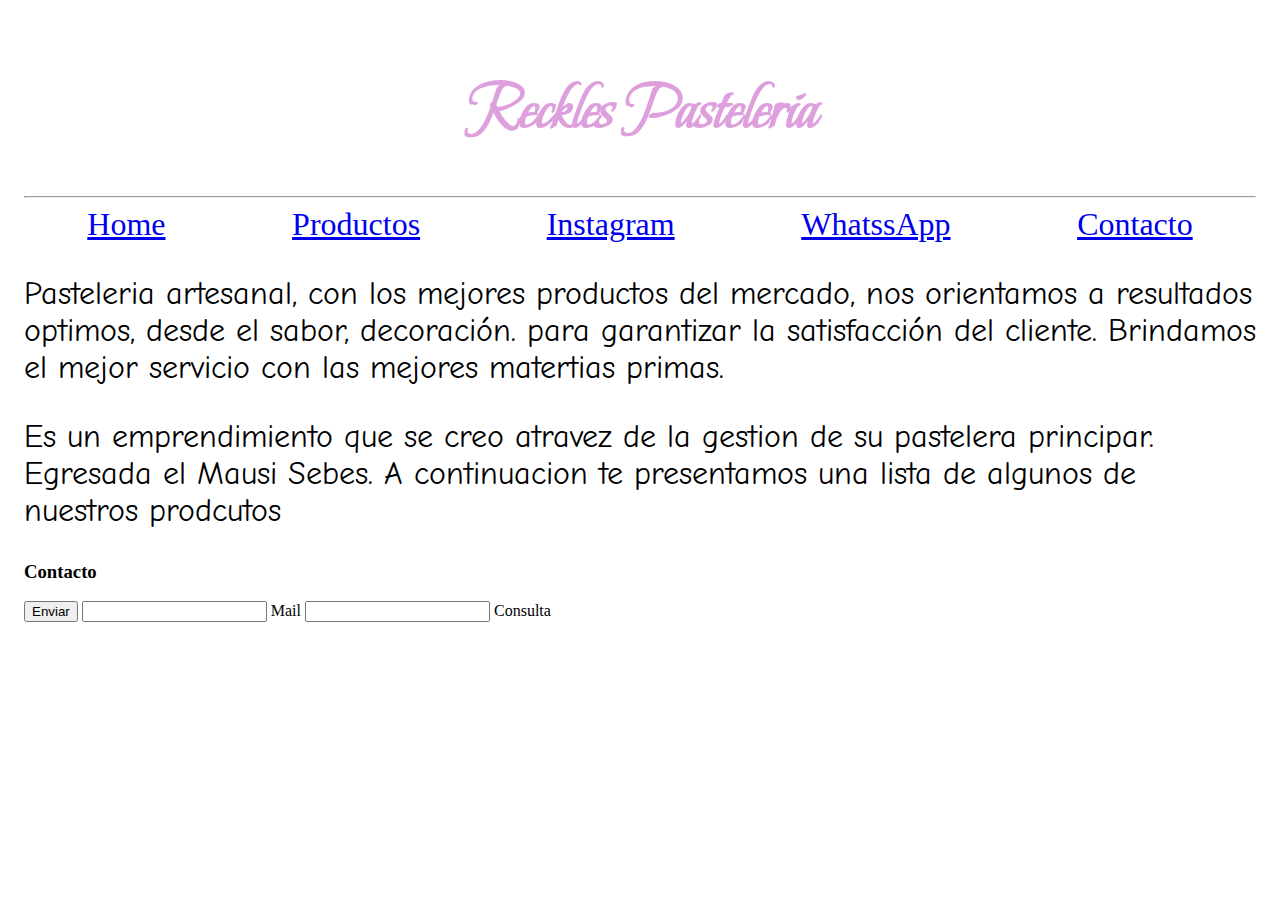
==== index.html @ 36990cfa "initial commit" ====
<!DOCTYPE html>
<html lang="en">
<head>
    <meta charset="UTF-8">
    <meta http-equiv="X-UA-Compatible" content="IE=edge">
    <meta name="viewport" content="width=device-width, initial-scale=1.0">

    <link rel="stylesheet" href="main.css">
    <link rel="preconnect" href="https://fonts.googleapis.com">
<link rel="preconnect" href="https://fonts.gstatic.com" crossorigin>
<link href="https://fonts.googleapis.com/css2?family=Beau+Rivage&display=swap" rel="stylesheet">
<link rel="preconnect" href="https://fonts.googleapis.com">
<link rel="preconnect" href="https://fonts.gstatic.com" crossorigin>
<link href="https://fonts.googleapis.com/css2?family=Beau+Rivage&family=Comic+Neue&display=swap" rel="stylesheet">

    <title>Reckless</title>
</head>

<body> 

   
       
   
 </style>
 
 </body>
      </head>
     <div> 
     
     <h1 id="myHeader">Reckles Pasteleria</h1>
      
    

    <div>
    <hr>
<div>
    <div class="contenedor">
        
    <a href="index.html">Home</a>

        
    <a href="file:///Users/diegocortes/Documents/desafio-coder/reckles-01/productos.html">Productos</a>



    <a href="https://www.instagram.com/recklesspasteleria/" target="_blank">Instagram</a>



    <a href="https://api.whatsapp.com/send/?phone=5491165848898&text&app_absent=0" target="_blank">WhatssApp</a>


    <a href="#home-form">Contacto</a>

</div>


     <p>Pasteleria artesanal, con los mejores productos del mercado, nos orientamos a resultados optimos, desde el sabor, decoración. para garantizar la satisfacción del cliente.
        Brindamos el mejor servicio con las mejores matertias primas. </p>

        <div>
            <p>Es un emprendimiento que se creo atravez de la gestion de su pastelera principar. Egresada el Mausi Sebes. A continuacion te presentamos una lista de algunos de nuestros prodcutos</p>

        </div>

    


        </table>

        <h3 id="home-from">Contacto</h3>

       <form>
            <input type="Submit" value="Enviar">
            <input type="Reser" value=> Mail
            <input type="Reser" value=> Consulta

       </form>

<div>




    
</body>


</html>
---- main.css ----
h1{color:plum}
h1{text-align: center;}
h1{font-size: 2rem;}
h1{font-weight: 900;}
h1{font-family: 'Beau Rivage', cursive;}
body {background-image: url(https://www.instagram.com/p/CcOOf-DPySe/);}
body{background-size: contain;}
body{background-repeat: no-repeat;}
body{background-position: center;}
p {font-family: 'Comic Neue', cursive;}

body {
  display: flex;
  height: 600px;
  flex-direction: column;
  padding: 1rem;

}

#main{
  display: flex;
  flex: 1;}
  article, nav, aside{
    background-color: pink;
  }


a{font-size: 2rem; /* 20px */}
a{text-align: justify;}

html{ /* etiequeta raiz */
    
    font-size: 62,5%;
}

p {
    font-size: 2rem; /* 20px */
}

h1 {
    font-size: 4rem; /* 40px */
}

li{
    font-size: 2rem; /* 25px */
}
p1{
    front-size: 2rem; /* 25px */
}
table {
    font-family: arial, sans-serif;
    border-collapse: collapse;
    width: 100%;
  }
  
  td, th {
    border: 1px solid #dddddd;
    text-align: left;
    padding: 8px;
  }
  
  tr:nth-child(even) {
    background-color: #dddddd;
  }

  <style>
.city {
  background-color: violet;
  color: violet;
  border: 2px solid violet;
  margin: 20px;
  padding: 20px;
}
.contenedor{
background-color: white;
/* clases de flox box */
display: flex;
flex-direction: row;
/* flex-wrap: wrap; */
/* flex-flow: row wrap-reverse */

justify-content: center;
justify-content: space-around;
}

.contenedor1{
  background-color: white;
/* clases de flox box */
display: flex;
flex-direction: row;
/* flex-wrap: wrap; */
/* flex-flow: row wrap-reverse */

justify-content: center;
justify-content: space-around;


}

.contenedor2{
 
/* flex-wrap: wrap; */
/* flex-flow: row wrap-reverse */

justify-content: center;
justify-content: space-around;

}


@media screen and (min-width: 768px) {
  
}
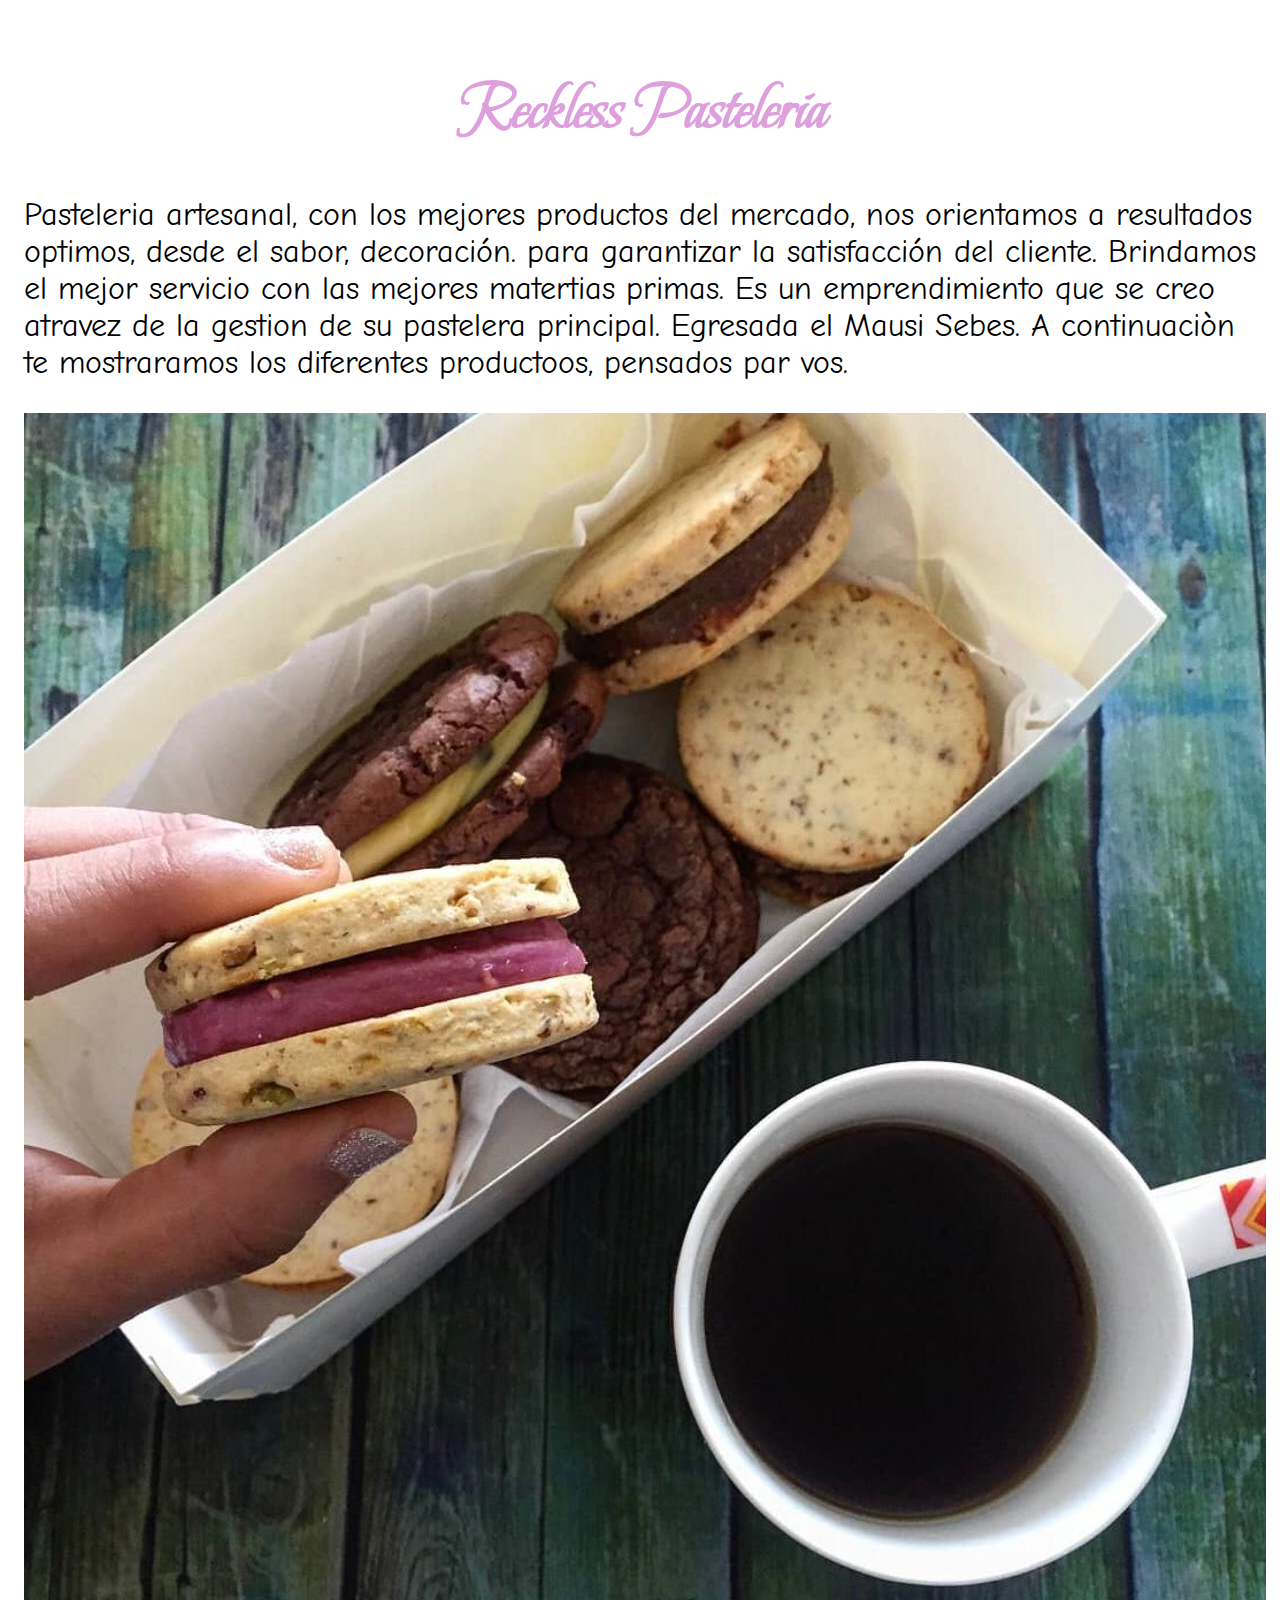
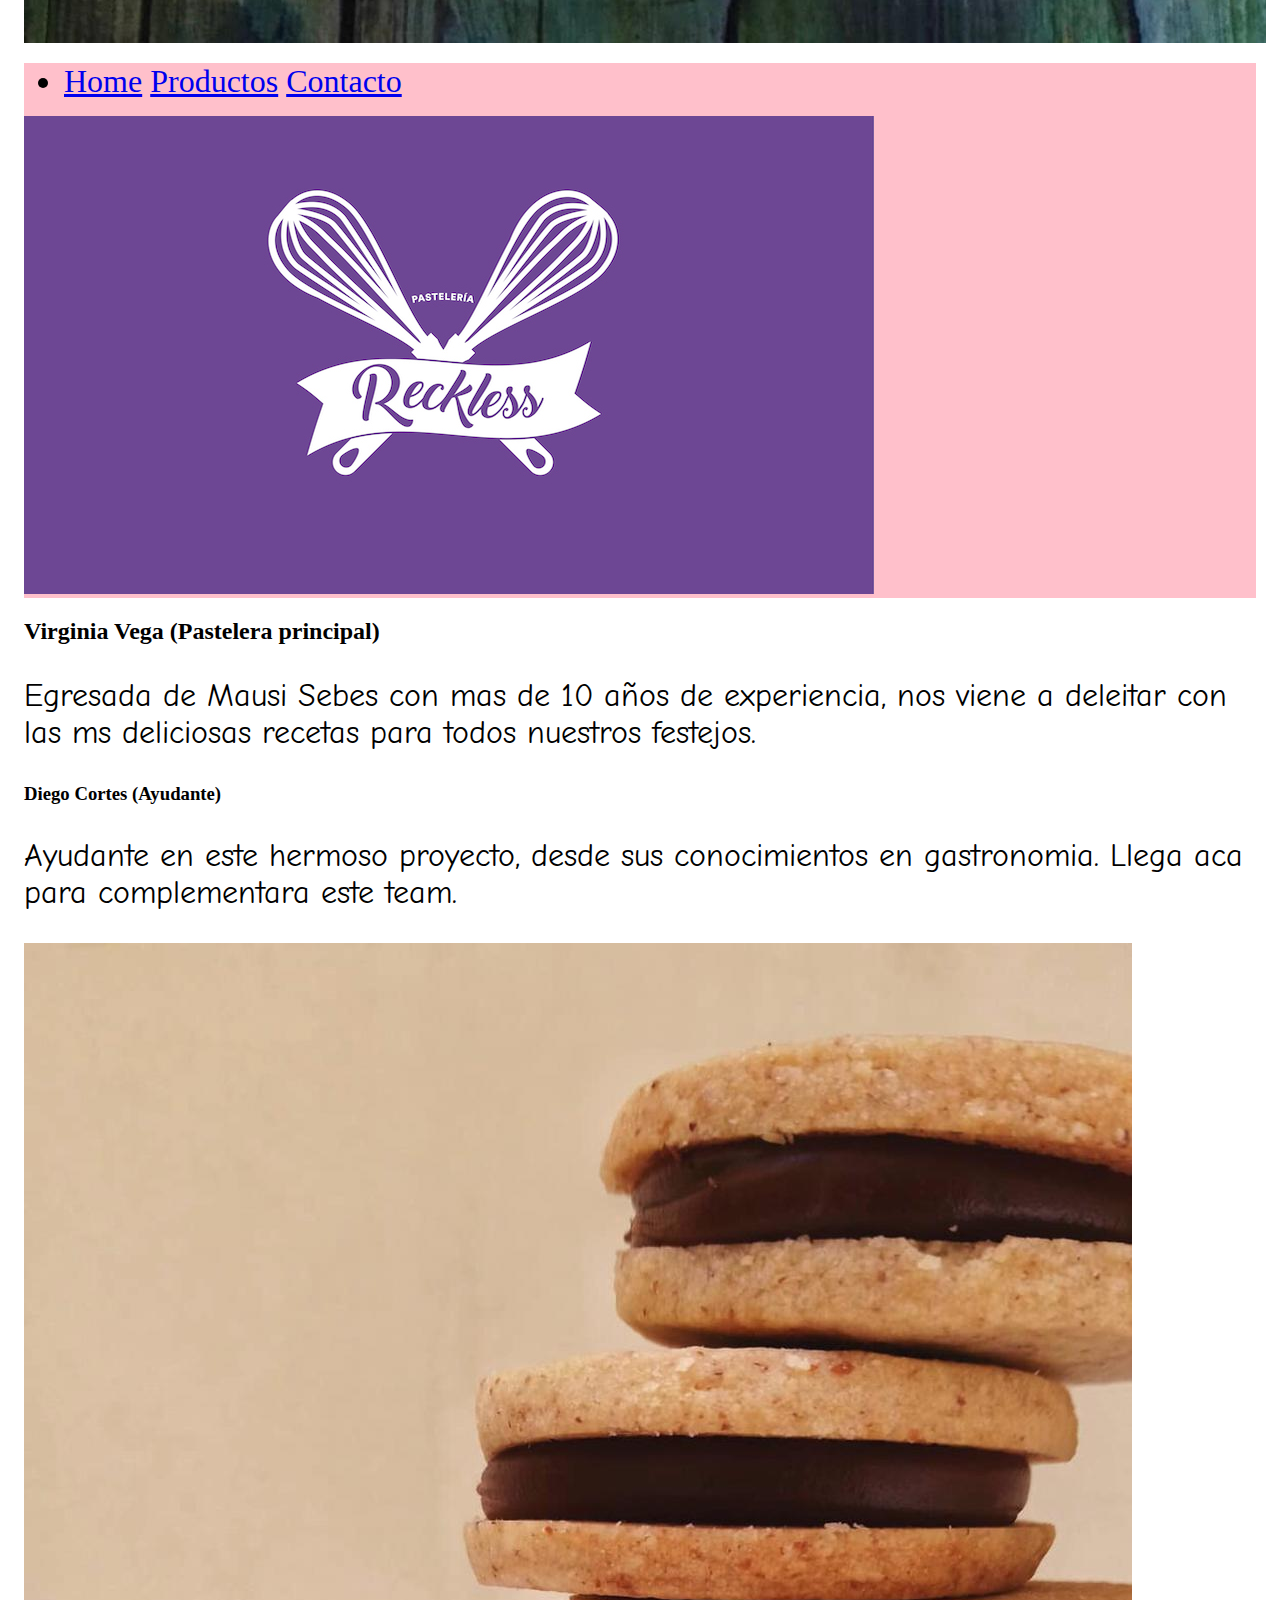
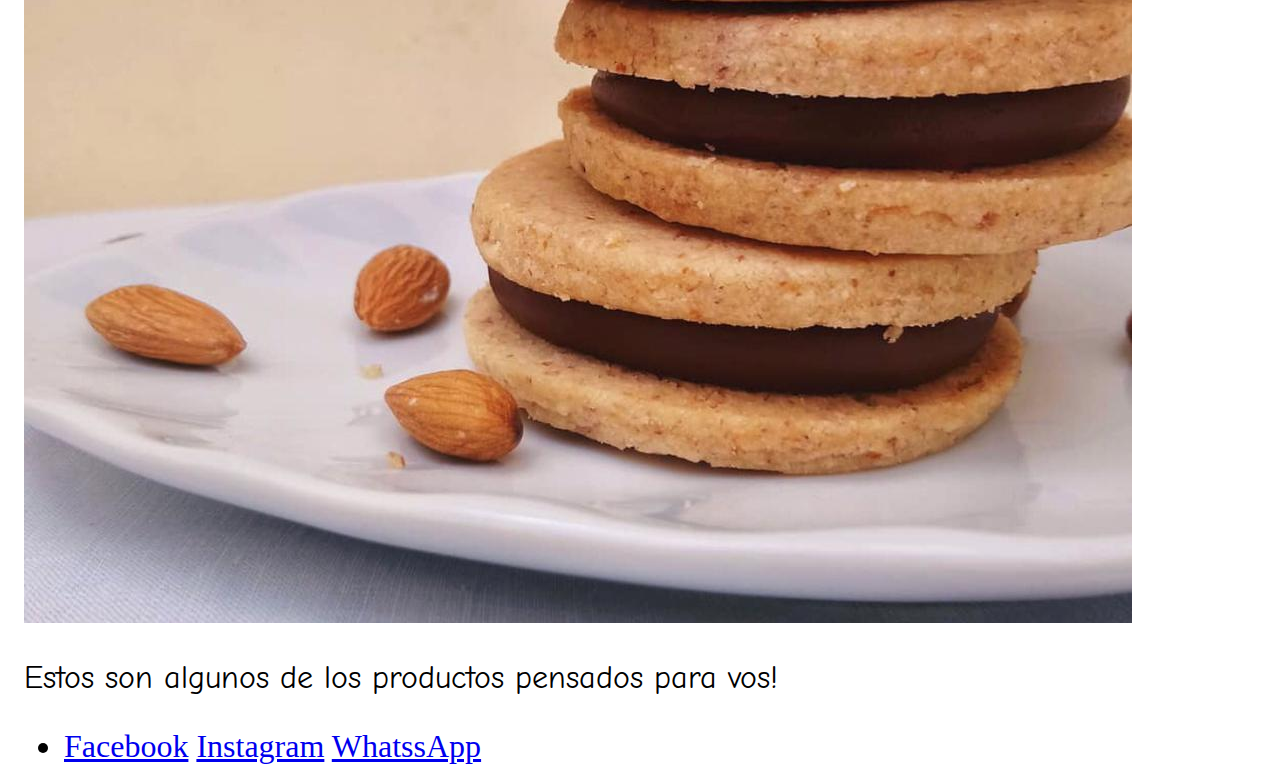
==== commit d13efcbc: "segundas modificaciones" ====
--- a/index.html
+++ b/index.html
@@ -13,74 +13,97 @@
 <link rel="preconnect" href="https://fonts.gstatic.com" crossorigin>
 <link href="https://fonts.googleapis.com/css2?family=Beau+Rivage&family=Comic+Neue&display=swap" rel="stylesheet">
 
-    <title>Reckless</title>
+    <title>Reckless Pasteleria</title>
 </head>
-
 <body> 
 
-   
-       
-   
- </style>
- 
- </body>
-      </head>
-     <div> 
-     
-     <h1 id="myHeader">Reckles Pasteleria</h1>
-      
-    
+    <!-- Comienzo Sitio -->
+    <div class="main-wraper">
+        <header>
+            <div>
+                <h1>Reckless Pasteleria</h1>
+                
+                <p>Pasteleria artesanal, con los mejores productos del mercado, nos orientamos a resultados optimos, desde el sabor, decoración. para garantizar la satisfacción del cliente. Brindamos el mejor servicio con las mejores matertias primas.
 
-    <div>
-    <hr>
-<div>
-    <div class="contenedor">
-        
-    <a href="index.html">Home</a>
+                    Es un emprendimiento que se creo atravez de la gestion de su pastelera principal. Egresada el Mausi Sebes. A continuaciòn te mostraramos los diferentes productoos, pensados par vos.</p>
+            </div>
+
+            <img src="public/alfajorescafe.jpeg" alt="">
+        </header>
+
+        <!-- Comienzo navegacion principal--> 
+        <nav>
+            <ul>
+                <li>
+
+                    <a href="index.html">Home</a>
 
         
     <a href="file:///Users/diegocortes/Documents/desafio-coder/reckles-01/productos.html">Productos</a>
 
 
 
-    <a href="https://www.instagram.com/recklesspasteleria/" target="_blank">Instagram</a>
+    <a href="#home-form">Contacto</a>
+
+
+                </li>
+
+
+            </ul>
+            <img src="public/logofinal.jpg" alt="">
+
+        </nav>
+
+        <!-- Comienzo main-->
+
+        <main>
+            <section class="Intro"> 
+                <h2>Virginia Vega (Pastelera principal)</h2>
+
+                <p>Egresada de Mausi Sebes con mas de 10 años de experiencia, nos viene a deleitar con las ms deliciosas recetas para todos nuestros festejos. </p>
+             </section>
+
+             <section class="Presentacion">
+                 <div>
+                     <h3>Diego Cortes (Ayudante)</h3>
+                     <p>Ayudante en este hermoso proyecto, desde sus conocimientos en gastronomia. Llega aca para complementara este team.</p>
+                 </div>
+
+                 
+             </section>
+
+             <section class="demostracion">
+                <div>
+                    <img src="public/almendras.jpeg" alt="">
+                    <p>Estos son algunos de los productos pensados para vos!</p>
+                </div>
+
+             </section>
+        </main>
+
+        <footer>
+            <ul>
+                <li>
+                    <a href="https://es-la.facebook.com/RecklessPasteleria/"target="_blank">Facebook</a>
+
+                    <a href="https://www.instagram.com/recklesspasteleria/" target="_blank">Instagram</a>
 
 
 
-    <a href="https://api.whatsapp.com/send/?phone=5491165848898&text&app_absent=0" target="_blank">WhatssApp</a>
-
-
-    <a href="#home-form">Contacto</a>
-
-</div>
-
-
-     <p>Pasteleria artesanal, con los mejores productos del mercado, nos orientamos a resultados optimos, desde el sabor, decoración. para garantizar la satisfacción del cliente.
-        Brindamos el mejor servicio con las mejores matertias primas. </p>
-
-        <div>
-            <p>Es un emprendimiento que se creo atravez de la gestion de su pastelera principar. Egresada el Mausi Sebes. A continuacion te presentamos una lista de algunos de nuestros prodcutos</p>
-
-        </div>
-
-    
-
-
-        </table>
-
-        <h3 id="home-from">Contacto</h3>
-
-       <form>
-            <input type="Submit" value="Enviar">
-            <input type="Reser" value=> Mail
-            <input type="Reser" value=> Consulta
-
-       </form>
-
-<div>
+                    <a href="https://api.whatsapp.com/send/?phone=5491165848898&text&app_absent=0" target="_blank">WhatssApp</a>
+                </li>
+            </ul>
+        </footer>
 
 
 
+
+
+
+    </div>
+
+
+   
 
     
 </body>
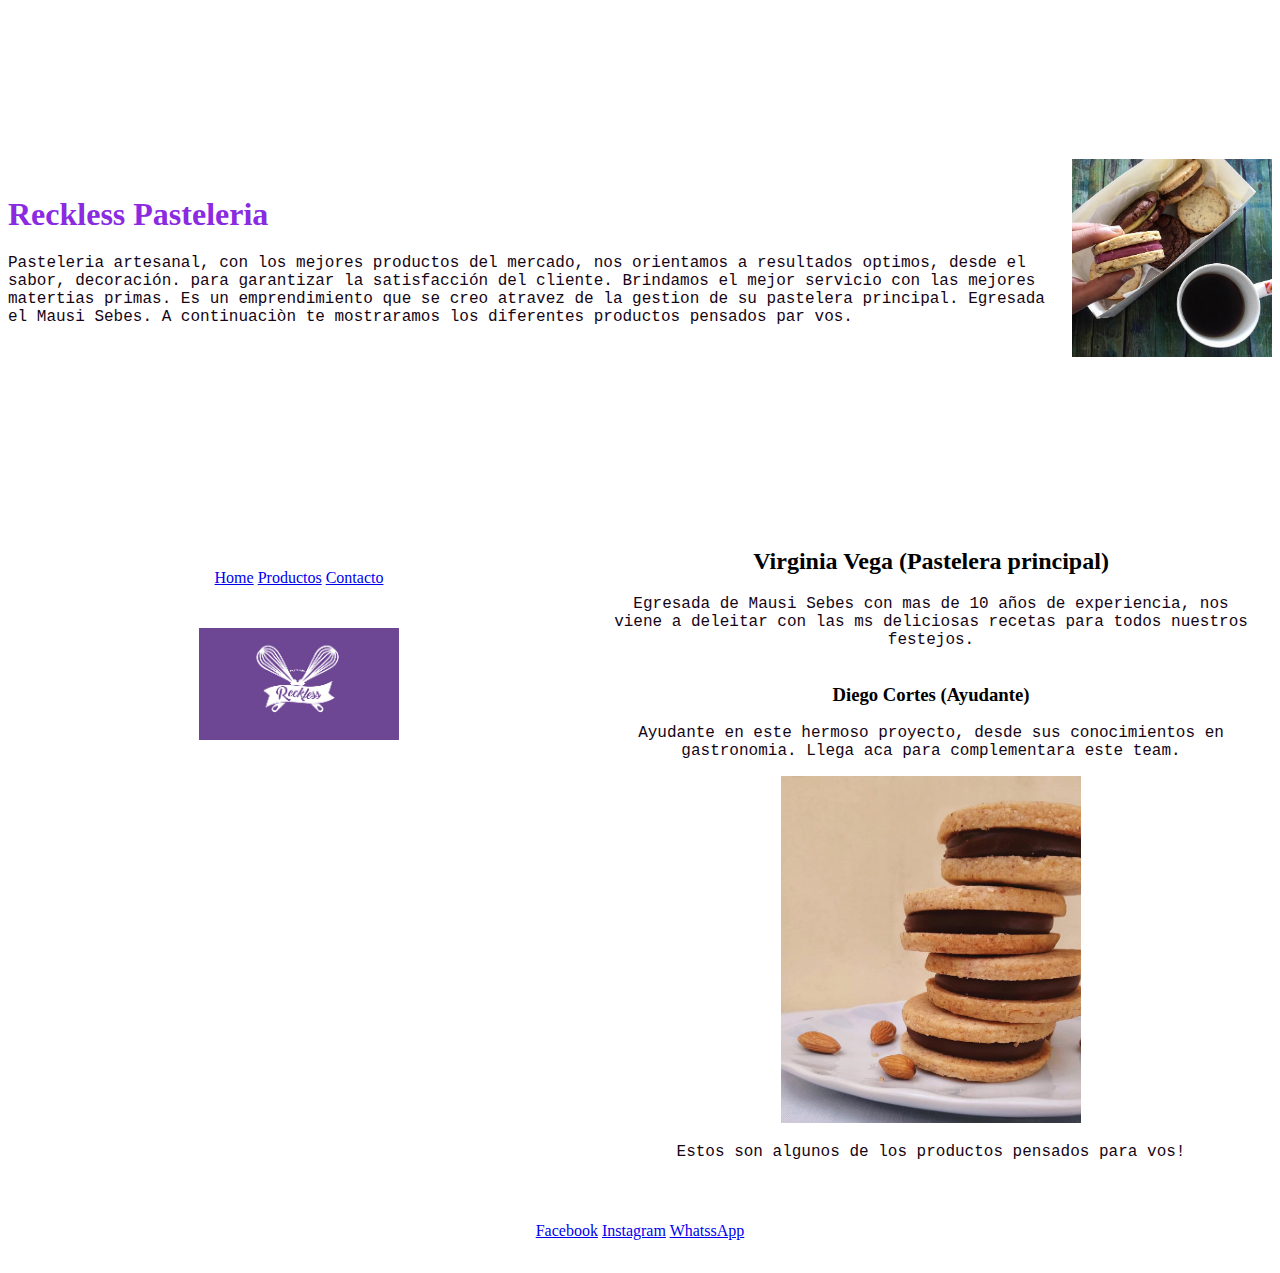
==== commit 785b70d3: "midificaciones en main" ====
--- a/index.html
+++ b/index.html
@@ -25,7 +25,7 @@
                 
                 <p>Pasteleria artesanal, con los mejores productos del mercado, nos orientamos a resultados optimos, desde el sabor, decoración. para garantizar la satisfacción del cliente. Brindamos el mejor servicio con las mejores matertias primas.
 
-                    Es un emprendimiento que se creo atravez de la gestion de su pastelera principal. Egresada el Mausi Sebes. A continuaciòn te mostraramos los diferentes productoos, pensados par vos.</p>
+                    Es un emprendimiento que se creo atravez de la gestion de su pastelera principal. Egresada el Mausi Sebes. A continuaciòn te mostraramos los diferentes productos pensados par vos.</p>
             </div>
 
             <img src="public/alfajorescafe.jpeg" alt="">
@@ -39,7 +39,7 @@
                     <a href="index.html">Home</a>
 
         
-    <a href="file:///Users/diegocortes/Documents/desafio-coder/reckles-01/productos.html">Productos</a>
+    <a href="file:///Users/diegocortes/Documents/coderhouse/github/reckless/productos.html">Productos</a>
 
 
 
--- a/main.css
+++ b/main.css
@@ -1,113 +1,111 @@
-h1{color:plum}
-h1{text-align: center;}
-h1{font-size: 2rem;}
-h1{font-weight: 900;}
-h1{font-family: 'Beau Rivage', cursive;}
-body {background-image: url(https://www.instagram.com/p/CcOOf-DPySe/);}
-body{background-size: contain;}
-body{background-repeat: no-repeat;}
-body{background-position: center;}
-p {font-family: 'Comic Neue', cursive;}
+.main-wraper{
+  background-image: url(https://previews.123rf.com/images/1stchoice/1stchoice1904/1stchoice190400009/123656409-fondo-acuarela-rosa-claro-con-textura-suave.jpg?fj=1);
+  ;
+  background-size: cover;
+  background-repeat: no-repeat;
+  background-position: center center;
+  
+  
+  
+  /* estilos de grilla*/
+  display: grid;
+  grid-template-areas:
+  "header header"
+  "nav main"
+  "footer footer"
+  ;
+  } 
+  
+  /* estilos de mi header*/
+  header{
+  
+    height: 500px;
+  grid-area: header;
+  display: flex;
+  flex-direction: row;
+  align-items: center;
+  justify-content: space-around;
+  }
+  
+  header img {
+  
+    max-width: 200px;
+  }
+  
+  /* Estilo de navegacion*/ 
+  
+  nav{
+    grid-area: nav;
+  
+    padding: 20px;
+    display: flex;
+    flex-direction: column;
+    align-items: center;
+    justify-content: flex-start;
+  }
+  
+  nav img{
+  
+    max-width: 200px;
+  }
+  ul {
+  
+    list-style-type: none;
+    padding: 0;
+    text-align: center;
+  }
+  
+  ul li {
+    margin: 25px 0;
+  
+  }
+  
+  /* Esttilado main*/
+  
+  main{
+    grid-area: main;
+    display: flex;
+    flex-direction: column;
+    align-items: center;
+    justify-content: center;
+    text-align: center;
+    padding: 20px;
+  }
+  
+  main img {
+    max-width: 300px;
+  }
+  
+  
+  
+  footer{
+    grid-area: footer;
+  }
+  
+  h1{
+    color: blueviolet;
+    font-family: cursive;
+  }
+  p{
+    color: rgb(21, 5, 21);
+    font-family: 'Courier New', Courier, monospace;
+  } 
 
-body {
-  display: flex;
-  height: 600px;
-  flex-direction: column;
-  padding: 1rem;
+  .second-wraper{
+grid-template-areas: 
+"main"
+"li""s"
+  }
+.main{
+
+flex-direction: column;
+}
+ 
+.li{
+  padding: 20px;
+    display: flex;
+    flex-direction: column;
+    align-items: center;
+    justify-content: flex-start;
 
 }
-
-#main{
-  display: flex;
-  flex: 1;}
-  article, nav, aside{
-    background-color: pink;
-  }
-
-
-a{font-size: 2rem; /* 20px */}
-a{text-align: justify;}
-
-html{ /* etiequeta raiz */
-    
-    font-size: 62,5%;
-}
-
-p {
-    font-size: 2rem; /* 20px */
-}
-
-h1 {
-    font-size: 4rem; /* 40px */
-}
-
-li{
-    font-size: 2rem; /* 25px */
-}
-p1{
-    front-size: 2rem; /* 25px */
-}
-table {
-    font-family: arial, sans-serif;
-    border-collapse: collapse;
-    width: 100%;
-  }
-  
-  td, th {
-    border: 1px solid #dddddd;
-    text-align: left;
-    padding: 8px;
-  }
-  
-  tr:nth-child(even) {
-    background-color: #dddddd;
-  }
-
-  <style>
-.city {
-  background-color: violet;
-  color: violet;
-  border: 2px solid violet;
-  margin: 20px;
-  padding: 20px;
-}
-.contenedor{
-background-color: white;
-/* clases de flox box */
-display: flex;
-flex-direction: row;
-/* flex-wrap: wrap; */
-/* flex-flow: row wrap-reverse */
-
-justify-content: center;
-justify-content: space-around;
-}
-
-.contenedor1{
-  background-color: white;
-/* clases de flox box */
-display: flex;
-flex-direction: row;
-/* flex-wrap: wrap; */
-/* flex-flow: row wrap-reverse */
-
-justify-content: center;
-justify-content: space-around;
-
-
-}
-
-.contenedor2{
- 
-/* flex-wrap: wrap; */
-/* flex-flow: row wrap-reverse */
-
-justify-content: center;
-justify-content: space-around;
-
-}
-
-
-@media screen and (min-width: 768px) {
-  
-}